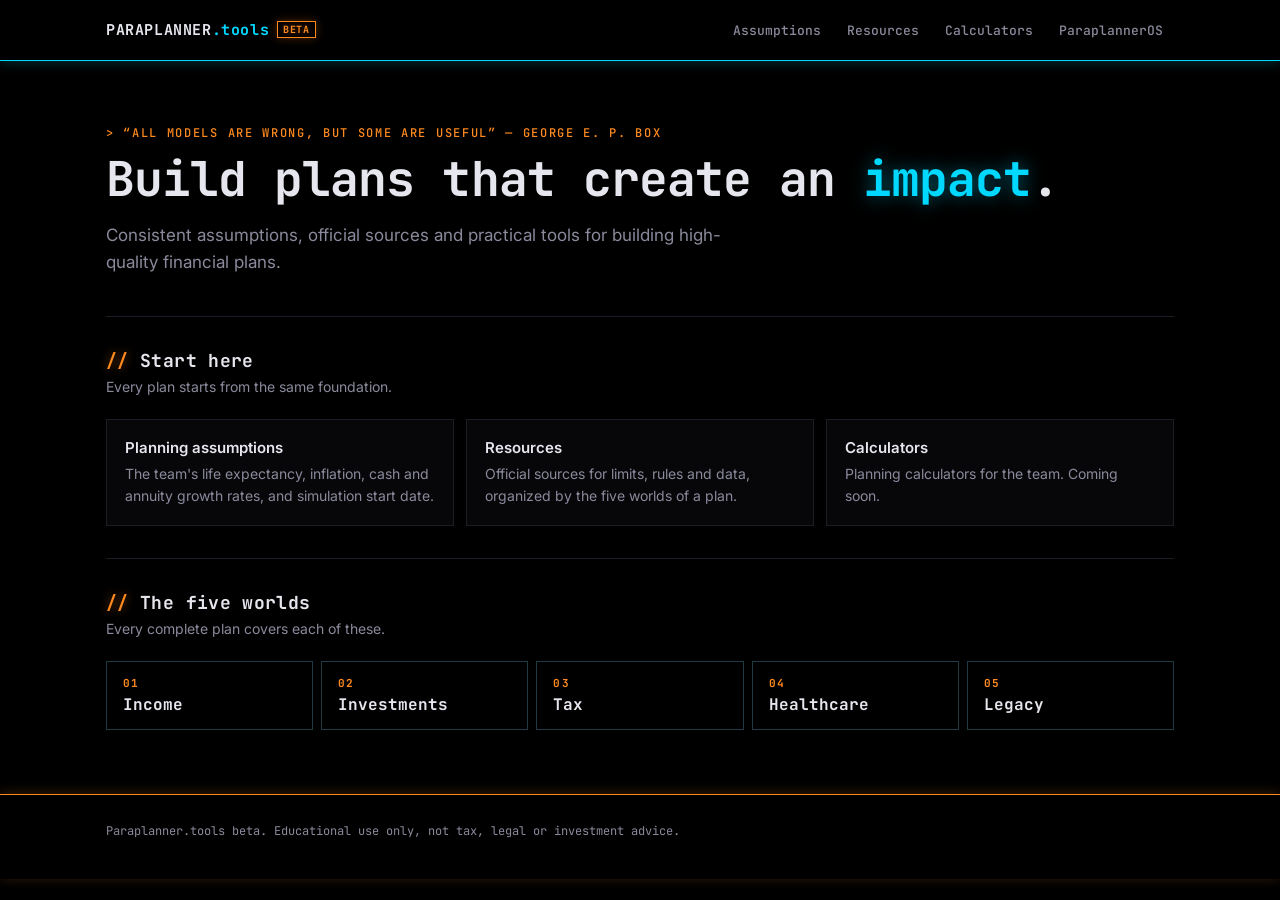
==== index.html @ 412c358b "Stronger hover on Start here cards Co-Authored-By: Claude Opus 5.5 <noreply@anthropic.com>" ====
<!doctype html>
<html lang="en">
<head>
  <meta charset="utf-8">
  <meta name="viewport" content="width=device-width, initial-scale=1">
  <title>Paraplanner.tools</title>
  <meta name="description" content="Assumptions, resources and tools for building high-quality financial plans.">
  <link rel="preconnect" href="https://fonts.googleapis.com">
  <link rel="preconnect" href="https://fonts.gstatic.com" crossorigin>
  <link href="https://fonts.googleapis.com/css2?family=Inter:wght@400;500;600&family=JetBrains+Mono:wght@500;700&display=swap" rel="stylesheet">
  <link rel="stylesheet" href="/assets/style.css">
  <link rel="icon" href="data:image/svg+xml,<svg xmlns='http://www.w3.org/2000/svg' viewBox='0 0 32 32'><rect width='32' height='32' fill='%23000'/><text x='5' y='23' font-family='monospace' font-size='18' font-weight='700' fill='%2300d8ff'>P</text><rect x='19' y='18' width='6' height='6' fill='%23ff8a1f'/></svg>">
</head>
<body>
  <header class="top">
    <div class="wrap">
      <a class="brand" href="/">PARAPLANNER<span>.tools</span><em>BETA</em></a>
      <nav class="nav">
        <a href="/assumptions">Assumptions</a>
        <a href="/resources">Resources</a>
        <a href="/calculators">Calculators</a>
        <a href="/paraplanneros">ParaplannerOS</a>
      </nav>
    </div>
  </header>

  <main class="wrap">
    <div class="hero">
      <div class="kicker">&gt; &ldquo;All models are wrong, but some are useful&rdquo; &mdash; George E. P. Box</div>
      <h1>Build plans that create an <span class="glow">impact</span>.</h1>
      <p class="lede">Consistent assumptions, official sources and practical tools for building high-quality financial plans.</p>
    </div>

    <section>
      <h2>Start here</h2>
      <p class="sub">Every plan starts from the same foundation.</p>
      <div class="grid trio">
        <a class="card" href="/assumptions">
          <h3>Planning assumptions <span class="go">→</span></h3>
          <p>The team's life expectancy, inflation, cash and annuity growth rates, and simulation start date.</p>
        </a>
        <a class="card" href="/resources">
          <h3>Resources <span class="go">→</span></h3>
          <p>Official sources for limits, rules and data, organized by the five worlds of a plan.</p>
        </a>
        <a class="card" href="/calculators">
          <h3>Calculators <span class="go">→</span></h3>
          <p>Planning calculators for the team. Coming soon.</p>
        </a>
      </div>
    </section>

    <section>
      <h2>The five worlds</h2>
      <p class="sub">Every complete plan covers each of these.</p>
      <div class="worlds">
        <a href="/resources#income"><b>01</b>Income</a>
        <a href="/resources#investments"><b>02</b>Investments</a>
        <a href="/resources#tax"><b>03</b>Tax</a>
        <a href="/resources#healthcare"><b>04</b>Healthcare</a>
        <a href="/resources#legacy"><b>05</b>Legacy</a>
      </div>
    </section>
  </main>

  <footer>
    <div class="wrap">Paraplanner.tools beta. Educational use only, not tax, legal or investment advice.</div>
  </footer>
</body>
</html>
---- assets/style.css ----
:root {
  --bg: #000;
  --panel: #07070a;
  --line: #1c1c24;
  --line-hot: #1f3a44;
  --text: #e6e6ee;
  --muted: #8a8a9c;
  --blue: #00d8ff;
  --blue-soft: #8beaff;
  --orange: #ff8a1f;
  --orange-soft: #ffc27a;
  --mono: "JetBrains Mono", ui-monospace, SFMono-Regular, Menlo, monospace;
  --sans: "Inter", system-ui, -apple-system, Segoe UI, sans-serif;
  color-scheme: dark;
}

* { box-sizing: border-box; }
html, body { margin: 0; background: var(--bg); color: var(--text); }
body { font: 15px/1.6 var(--sans); -webkit-font-smoothing: antialiased; }
a { color: var(--blue); text-decoration: none; }
a:hover { text-decoration: underline; }
::selection { background: var(--orange); color: #000; }

.wrap { max-width: 1100px; margin: 0 auto; padding: 0 16px; }

/* Header */
.top { border-bottom: 1px solid var(--blue); box-shadow: 0 1px 12px rgba(0, 216, 255, .25); position: sticky; top: 0; background: var(--bg); z-index: 10; }
.top .wrap { display: flex; align-items: center; justify-content: space-between; gap: 16px; height: 60px; }
.brand { font: 700 15px var(--mono); color: var(--text); letter-spacing: .04em; white-space: nowrap; }
.brand span { color: var(--blue); }
.brand em { font-style: normal; color: var(--orange); text-shadow: 0 0 8px rgba(255, 138, 31, .5); box-shadow: 0 0 8px rgba(255, 138, 31, .3); font-size: 10px; border: 1px solid var(--orange); padding: 1px 5px; margin-left: 8px; vertical-align: 2px; }
.nav { display: grid; grid-auto-flow: column; gap: 4px; }
.nav a { text-align: center; }
.nav a { font: 500 13px var(--mono); color: var(--muted); padding: 6px 10px; border: 1px solid transparent; }
.nav a:hover { color: var(--text); text-decoration: none; }
.nav a[aria-current="page"] { color: var(--blue); border-color: var(--blue); box-shadow: 0 0 10px rgba(0, 216, 255, .35), inset 0 0 6px rgba(0, 216, 255, .15); }

/* Hero */
.hero { padding: 64px 0 40px; }
.kicker { font: 500 12px var(--mono); color: var(--orange); letter-spacing: .14em; text-transform: uppercase; }
h1 { font: 700 clamp(30px, 5vw, 48px)/1.1 var(--mono); margin: 12px 0 16px; letter-spacing: -.02em; }
h1 .glow { color: var(--blue); text-shadow: 0 0 18px rgba(0, 216, 255, .45); }
.lede { color: var(--muted); max-width: 640px; font-size: 17px; margin: 0; }
h2 { font: 700 18px var(--mono); margin: 0 0 4px; letter-spacing: .02em; }
h2::before { content: "// "; color: var(--orange); text-shadow: 0 0 10px rgba(255, 138, 31, .55); }
h3 { font: 600 15px var(--sans); margin: 0 0 6px; }
.sub { color: var(--muted); margin: 0 0 20px; font-size: 14px; }

section { padding: 32px 0; border-top: 1px solid var(--line); }

/* Cards & grids */
.grid, .worlds, .assume-grid { --gap: 12px; display: flex; flex-wrap: wrap; justify-content: center; gap: var(--gap); }
.grid > *, .worlds > *, .assume-grid > * { flex: 0 0 calc((100% - (var(--cols) - 1) * var(--gap)) / var(--cols)); min-width: 0; }
.grid { --cols: 3; }
.grid.quad { --cols: 4; }
.card { background: var(--panel); border: 1px solid var(--line); padding: 18px; position: relative; }
.card:hover { border-color: var(--blue); box-shadow: 0 0 14px rgba(0, 216, 255, .18); }
a.card { color: var(--text); transition: transform .15s ease, border-color .15s ease, box-shadow .15s ease; }
a.card h3 { transition: color .15s ease; }
a.card:hover, a.card:focus-visible { text-decoration: none; transform: translateY(-2px); border-color: var(--blue); box-shadow: 0 0 18px rgba(0, 216, 255, .28); outline: none; }
a.card:hover h3, a.card:focus-visible h3 { color: var(--blue); }
.card .go { display: inline-block; color: var(--blue); opacity: 0; transform: translateX(-4px); transition: opacity .15s ease, transform .15s ease; }
a.card:hover .go, a.card:focus-visible .go { opacity: 1; transform: none; }
@media (prefers-reduced-motion: reduce) { a.card, a.card .go { transition: none; } a.card:hover, a.card:focus-visible { transform: none; } }
.card p { margin: 0; color: var(--muted); font-size: 14px; }

.btn {
  font: 500 12px var(--mono); background: transparent; color: var(--muted);
  border: 1px solid var(--line-hot); padding: 6px 12px; cursor: pointer;
}
.btn:hover { color: var(--text); border-color: var(--muted); }
.btn.primary { color: #000; background: var(--blue); border-color: var(--blue); font-weight: 700; }
.btn.primary:hover { background: var(--blue-soft); border-color: var(--blue-soft); }

/* Forms */
.fields { display: grid; grid-template-columns: repeat(auto-fit, minmax(150px, 1fr)); gap: 12px; margin: 14px 0; }
label { display: block; font: 500 11px var(--mono); color: var(--muted); text-transform: uppercase; letter-spacing: .08em; }
input, select {
  width: 100%; margin-top: 6px; background: #000; color: var(--text);
  border: 1px solid var(--line-hot); padding: 9px 10px; font: 14px var(--mono);
}
input:focus, select:focus { outline: none; border-color: var(--blue); box-shadow: 0 0 0 1px var(--blue); }

.disclaimer { font-size: 12px; color: var(--muted); border-left: 2px solid var(--orange); padding: 6px 12px; margin: 16px 0 0; }

footer { border-top: 1px solid var(--orange); box-shadow: 0 -1px 12px rgba(255, 138, 31, .2); padding: 28px 0 40px; margin-top: 32px; color: var(--muted); font: 12px var(--mono); }


/* Tags */
.card .meta { display: flex; gap: 10px; align-items: center; margin-bottom: 10px; font: 500 11px var(--mono); color: var(--muted); }
.tag { font: 600 10px var(--mono); text-transform: uppercase; letter-spacing: .1em; padding: 2px 6px; border: 1px solid currentColor; color: var(--blue); }
.tag.orange { color: var(--orange); }

/* Five worlds */
.worlds { --cols: 5; --gap: 8px; }
.worlds a { display: flex; flex-direction: column; gap: 4px; border: 1px solid var(--line-hot); padding: 14px 16px; font: 700 16px var(--mono); color: var(--text); }
.worlds a b { font-size: 11px; color: var(--orange); letter-spacing: .1em; }
.worlds a:hover { border-color: var(--blue); color: var(--blue); box-shadow: 0 0 14px rgba(0, 216, 255, .18); text-decoration: none; }
#jump { margin-bottom: 8px; }
#jump[hidden] { display: none; }

/* Assumptions */
.assume-grid { --cols: 4; }
.assume { border: 1px solid var(--line-hot); padding: 18px; background: var(--panel); }
.assume-label { font: 500 11px var(--mono); color: var(--muted); text-transform: uppercase; letter-spacing: .1em; }
.assume-value { font: 700 40px/1.1 var(--mono); color: var(--blue); margin: 10px 0 8px; text-shadow: 0 0 16px rgba(0, 216, 255, .35); }
.assume-value span { font-size: 20px; color: var(--muted); margin-left: 2px; text-shadow: none; }
.assume-note { font-size: 13px; color: var(--muted); }
.card.soon { border-style: dashed; }
.card.soon h3 { color: var(--muted); }
.assume-value.date { font-size: 28px; padding: 6px 0; }

/* Coming soon */
.soon-page { min-height: 55vh; display: flex; flex-direction: column; justify-content: center; align-items: flex-start; gap: 18px; padding: 64px 0; }
.soon-page h1 { margin: 0; }
.soon-page .glow { animation: blink 1.1s steps(1) infinite; }
@keyframes blink { 50% { opacity: 0; } }
@media (prefers-reduced-motion: reduce) { .soon-page .glow { animation: none; } }

/* Resources */
.res-group { padding: 28px 0 4px; scroll-margin-top: 80px; }
.card.res .ext { color: var(--blue); font-size: 13px; }
input[type="search"]::-webkit-search-cancel-button { filter: invert(1); }

/* Responsive: rows always split evenly, and any short last row is centered */
@media (max-width: 1000px) {
  .grid.quad { --cols: 2; }
  .assume-grid { --cols: 3; }
}
@media (max-width: 860px) {
  .grid { --cols: 2; }
  .grid.trio { --cols: 1; }
  .worlds { --cols: 3; }
}
@media (max-width: 720px) {
  .assume-grid { --cols: 2; }
  .top .wrap { height: auto; padding-top: 12px; padding-bottom: 12px; flex-direction: column; align-items: stretch; gap: 10px; }
  .brand { text-align: center; }
  .nav { grid-auto-flow: row; grid-template-columns: 1fr 1fr; }
  .nav a { padding: 6px 8px; }
  .hero { padding: 40px 0 28px; }
}
@media (max-width: 560px) {
  .grid, .grid.quad, .assume-grid, .worlds { --cols: 1; }
}
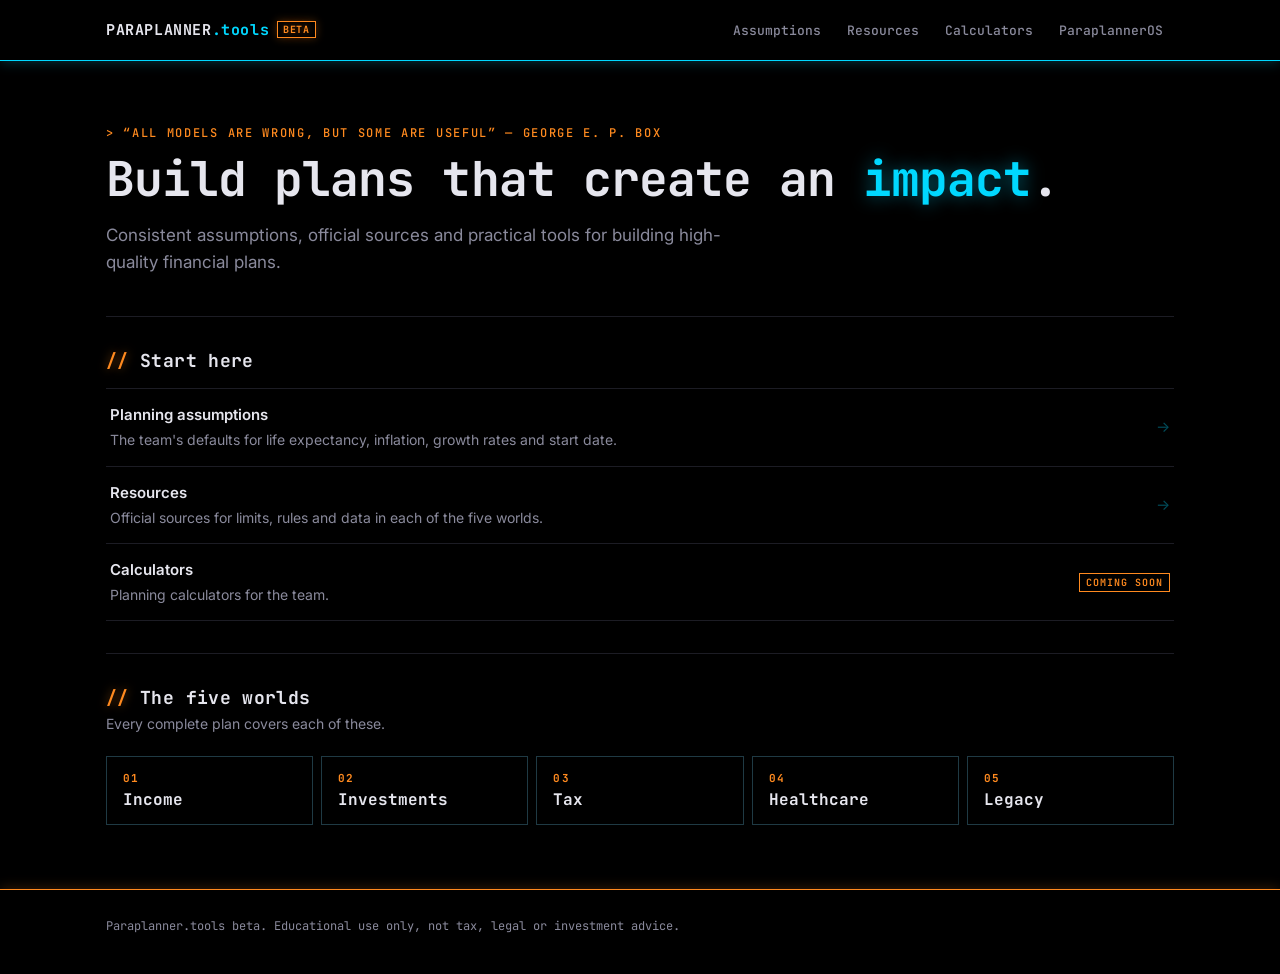
==== commit 422de396: "Calmer home page: Start here as a short list Co-Authored-By: Claude Opus 5.5 <noreply@anthropic.com>" ====
--- a/index.html
+++ b/index.html
@@ -33,19 +33,18 @@
 
     <section>
       <h2>Start here</h2>
-      <p class="sub">Every plan starts from the same foundation.</p>
-      <div class="grid trio">
-        <a class="card" href="/assumptions">
-          <h3>Planning assumptions <span class="go">→</span></h3>
-          <p>The team's life expectancy, inflation, cash and annuity growth rates, and simulation start date.</p>
+      <div class="res-list">
+        <a class="res-row" href="/assumptions">
+          <span class="res-text"><span class="res-name">Planning assumptions</span><span class="res-desc">The team's defaults for life expectancy, inflation, growth rates and start date.</span></span>
+          <span class="go">→</span>
         </a>
-        <a class="card" href="/resources">
-          <h3>Resources <span class="go">→</span></h3>
-          <p>Official sources for limits, rules and data, organized by the five worlds of a plan.</p>
+        <a class="res-row" href="/resources">
+          <span class="res-text"><span class="res-name">Resources</span><span class="res-desc">Official sources for limits, rules and data in each of the five worlds.</span></span>
+          <span class="go">→</span>
         </a>
-        <a class="card" href="/calculators">
-          <h3>Calculators <span class="go">→</span></h3>
-          <p>Planning calculators for the team. Coming soon.</p>
+        <a class="res-row" href="/calculators">
+          <span class="res-text"><span class="res-name">Calculators</span><span class="res-desc">Planning calculators for the team.</span></span>
+          <span class="tag orange">coming soon</span>
         </a>
       </div>
     </section>
--- a/assets/style.css
+++ b/assets/style.css
@@ -59,9 +59,7 @@
 a.card h3 { transition: color .15s ease; }
 a.card:hover, a.card:focus-visible { text-decoration: none; transform: translateY(-2px); border-color: var(--blue); box-shadow: 0 0 18px rgba(0, 216, 255, .28); outline: none; }
 a.card:hover h3, a.card:focus-visible h3 { color: var(--blue); }
-.card .go { display: inline-block; color: var(--blue); opacity: 0; transform: translateX(-4px); transition: opacity .15s ease, transform .15s ease; }
-a.card:hover .go, a.card:focus-visible .go { opacity: 1; transform: none; }
-@media (prefers-reduced-motion: reduce) { a.card, a.card .go { transition: none; } a.card:hover, a.card:focus-visible { transform: none; } }
+@media (prefers-reduced-motion: reduce) { a.card, .res-row .go { transition: none; } a.card:hover, a.card:focus-visible, a.res-row:hover .go { transform: none; } }
 .card p { margin: 0; color: var(--muted); font-size: 14px; }
 
 .btn {
@@ -93,14 +91,19 @@
 
 /* Five worlds */
 .worlds { --cols: 5; --gap: 8px; }
-.worlds a { display: flex; flex-direction: column; gap: 4px; border: 1px solid var(--line-hot); padding: 14px 16px; font: 700 16px var(--mono); color: var(--text); }
+.worlds a { position: relative; display: flex; flex-direction: column; gap: 4px; border: 1px solid var(--line-hot); padding: 14px 16px; font: 700 16px var(--mono); color: var(--text); transition: transform .15s ease, border-color .15s ease, box-shadow .15s ease, color .15s ease; }
 .worlds a b { font-size: 11px; color: var(--orange); letter-spacing: .1em; }
-.worlds a:hover { border-color: var(--blue); color: var(--blue); box-shadow: 0 0 14px rgba(0, 216, 255, .18); text-decoration: none; }
+.worlds a::after { content: "→"; position: absolute; right: 14px; bottom: 14px; color: var(--blue); opacity: 0; transform: translateX(-4px); transition: opacity .15s ease, transform .15s ease; }
+.worlds a:hover, .worlds a:focus-visible { transform: translateY(-2px); border-color: var(--blue); color: var(--blue); box-shadow: 0 0 18px rgba(0, 216, 255, .28); text-decoration: none; outline: none; }
+.worlds a:hover::after, .worlds a:focus-visible::after { opacity: 1; transform: none; }
+@media (prefers-reduced-motion: reduce) { .worlds a, .worlds a::after { transition: none; } .worlds a:hover, .worlds a:focus-visible { transform: none; } }
 #jump { margin-bottom: 8px; }
 #jump[hidden] { display: none; }
 
 /* Assumptions */
 .assume-grid { --cols: 4; }
+.assume-grid.set-2 { --cols: 2; }
+.assume-grid.set-5 { --cols: 5; }
 .assume { border: 1px solid var(--line-hot); padding: 18px; background: var(--panel); }
 .assume-label { font: 500 11px var(--mono); color: var(--muted); text-transform: uppercase; letter-spacing: .1em; }
 .assume-value { font: 700 40px/1.1 var(--mono); color: var(--blue); margin: 10px 0 8px; text-shadow: 0 0 16px rgba(0, 216, 255, .35); }
@@ -125,15 +128,14 @@
 /* Responsive: rows always split evenly, and any short last row is centered */
 @media (max-width: 1000px) {
   .grid.quad { --cols: 2; }
-  .assume-grid { --cols: 3; }
+  .assume-grid.set-5 { --cols: 3; }
 }
 @media (max-width: 860px) {
   .grid { --cols: 2; }
-  .grid.trio { --cols: 1; }
   .worlds { --cols: 3; }
 }
 @media (max-width: 720px) {
-  .assume-grid { --cols: 2; }
+  .assume-grid.set-5 { --cols: 2; }
   .top .wrap { height: auto; padding-top: 12px; padding-bottom: 12px; flex-direction: column; align-items: stretch; gap: 10px; }
   .brand { text-align: center; }
   .nav { grid-auto-flow: row; grid-template-columns: 1fr 1fr; }
@@ -141,5 +143,29 @@
   .hero { padding: 40px 0 28px; }
 }
 @media (max-width: 560px) {
-  .grid, .grid.quad, .assume-grid, .worlds { --cols: 1; }
+  .grid, .grid.quad, .worlds { --cols: 1; }
+  .assume-grid, .assume-grid.set-2, .assume-grid.set-5 { --cols: 1; }
+  .worlds.tabs { --cols: 2; }
+  .worlds.tabs a { padding: 10px 12px; font-size: 14px; }
 }
+
+/* Calmer layouts: tabs, compact lists, grouped assumptions */
+.tabs a[aria-selected="true"] { border-color: var(--blue); color: var(--blue); box-shadow: 0 0 14px rgba(0, 216, 255, .22), inset 0 0 8px rgba(0, 216, 255, .12); }
+.fields.search { max-width: 420px; margin: 18px 0 0; }
+.res-list { border-top: 1px solid var(--line); }
+.res-row { display: flex; align-items: center; justify-content: space-between; gap: 16px; padding: 14px 4px; border-bottom: 1px solid var(--line); color: var(--text); transition: background .15s ease; }
+a.res-row:hover, a.res-row:focus-visible { background: rgba(0, 216, 255, .05); text-decoration: none; outline: none; }
+a.res-row:hover .res-name, a.res-row:focus-visible .res-name { color: var(--blue); }
+.res-text { display: flex; flex-direction: column; gap: 2px; min-width: 0; }
+.res-name { font-weight: 600; transition: color .15s ease; }
+.res-desc { color: var(--muted); font-size: 14px; }
+.res-row .tag { flex: none; }
+.res-row .go { flex: none; color: var(--blue); opacity: .35; transition: opacity .15s ease, transform .15s ease; }
+a.res-row:hover .go, a.res-row:focus-visible .go { opacity: 1; transform: translateX(3px); }
+section > h2 + .res-list { margin-top: 16px; }
+.res-row.soon .res-name { color: var(--muted); }
+.assume-set + .assume-set { margin-top: 22px; }
+.set-label { font: 500 11px var(--mono); color: var(--orange); text-transform: uppercase; letter-spacing: .14em; margin-bottom: 10px; }
+@media (max-width: 560px) {
+  .res-row:has(.tag) { flex-direction: column; align-items: flex-start; gap: 8px; }
+}
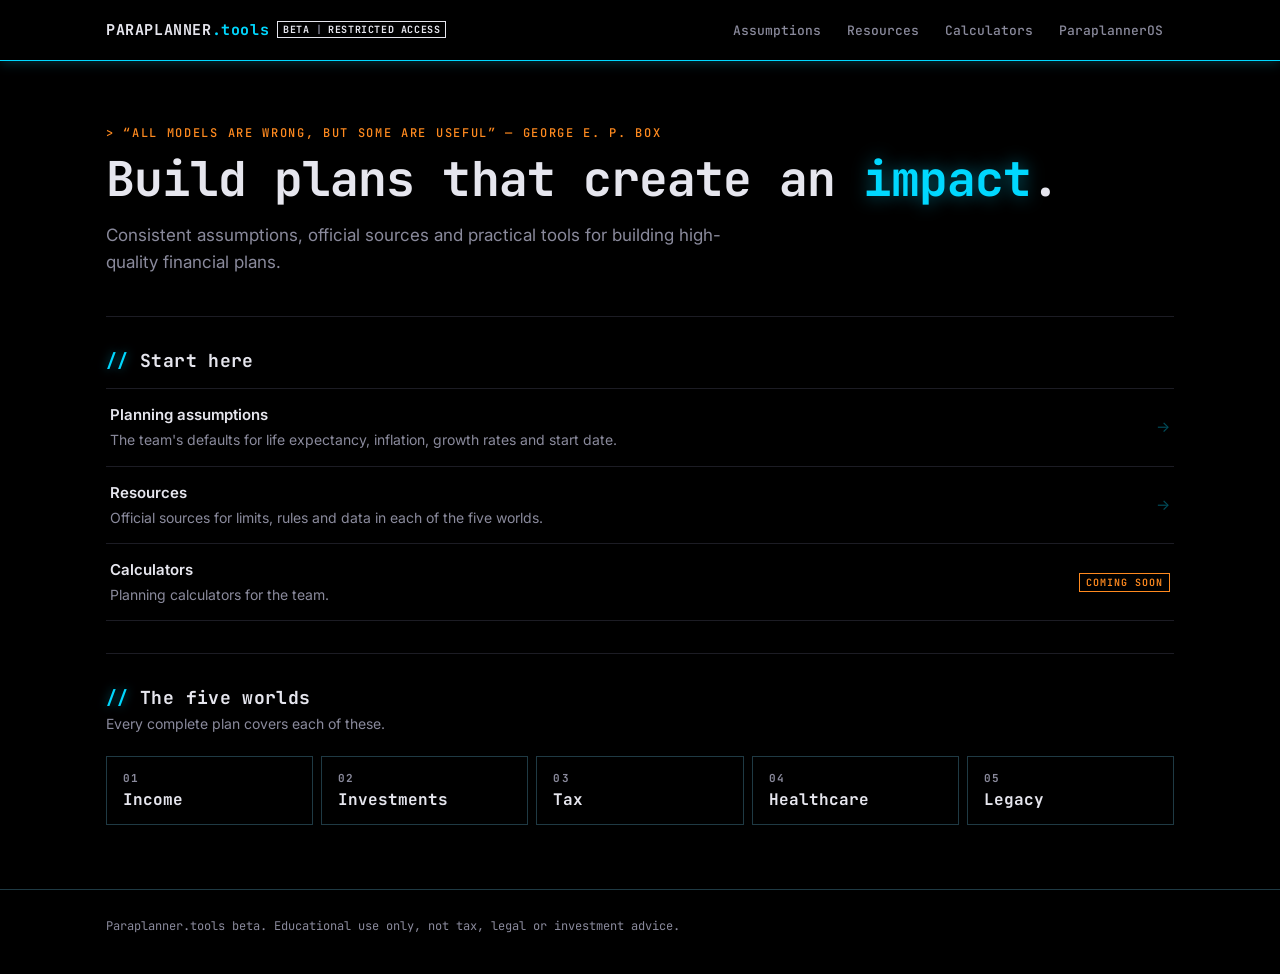
==== commit 610665ac: "Badge: BETA | RESTRICTED ACCESS Co-Authored-By: Claude Opus 5.5 <noreply@anthropic.com>" ====
--- a/index.html
+++ b/index.html
@@ -14,7 +14,7 @@
 <body>
   <header class="top">
     <div class="wrap">
-      <a class="brand" href="/">PARAPLANNER<span>.tools</span><em>BETA</em></a>
+      <a class="brand" href="/">PARAPLANNER<span>.tools</span><em>BETA<i>|</i>RESTRICTED ACCESS</em></a>
       <nav class="nav">
         <a href="/assumptions">Assumptions</a>
         <a href="/resources">Resources</a>
--- a/assets/style.css
+++ b/assets/style.css
@@ -19,7 +19,7 @@
 body { font: 15px/1.6 var(--sans); -webkit-font-smoothing: antialiased; }
 a { color: var(--blue); text-decoration: none; }
 a:hover { text-decoration: underline; }
-::selection { background: var(--orange); color: #000; }
+::selection { background: var(--blue); color: #000; }
 
 .wrap { max-width: 1100px; margin: 0 auto; padding: 0 16px; }
 
@@ -28,7 +28,9 @@
 .top .wrap { display: flex; align-items: center; justify-content: space-between; gap: 16px; height: 60px; }
 .brand { font: 700 15px var(--mono); color: var(--text); letter-spacing: .04em; white-space: nowrap; }
 .brand span { color: var(--blue); }
-.brand em { font-style: normal; color: var(--orange); text-shadow: 0 0 8px rgba(255, 138, 31, .5); box-shadow: 0 0 8px rgba(255, 138, 31, .3); font-size: 10px; border: 1px solid var(--orange); padding: 1px 5px; margin-left: 8px; vertical-align: 2px; }
+.brand:hover { text-decoration: none; }
+.brand em i { font-style: normal; color: var(--muted); margin: 0 6px; }
+.brand em { font-style: normal; color: var(--text); font-size: 10px; border: 1px solid var(--text); padding: 1px 5px; margin-left: 8px; vertical-align: 2px; }
 .nav { display: grid; grid-auto-flow: column; gap: 4px; }
 .nav a { text-align: center; }
 .nav a { font: 500 13px var(--mono); color: var(--muted); padding: 6px 10px; border: 1px solid transparent; }
@@ -42,17 +44,16 @@
 h1 .glow { color: var(--blue); text-shadow: 0 0 18px rgba(0, 216, 255, .45); }
 .lede { color: var(--muted); max-width: 640px; font-size: 17px; margin: 0; }
 h2 { font: 700 18px var(--mono); margin: 0 0 4px; letter-spacing: .02em; }
-h2::before { content: "// "; color: var(--orange); text-shadow: 0 0 10px rgba(255, 138, 31, .55); }
+h2::before { content: "// "; color: var(--blue); text-shadow: 0 0 10px rgba(0, 216, 255, .5); }
 h3 { font: 600 15px var(--sans); margin: 0 0 6px; }
 .sub { color: var(--muted); margin: 0 0 20px; font-size: 14px; }
 
 section { padding: 32px 0; border-top: 1px solid var(--line); }
 
 /* Cards & grids */
-.grid, .worlds, .assume-grid { --gap: 12px; display: flex; flex-wrap: wrap; justify-content: center; gap: var(--gap); }
-.grid > *, .worlds > *, .assume-grid > * { flex: 0 0 calc((100% - (var(--cols) - 1) * var(--gap)) / var(--cols)); min-width: 0; }
+.grid, .worlds { --gap: 12px; display: flex; flex-wrap: wrap; justify-content: center; gap: var(--gap); }
+.grid > *, .worlds > * { flex: 0 0 calc((100% - (var(--cols) - 1) * var(--gap)) / var(--cols)); min-width: 0; }
 .grid { --cols: 3; }
-.grid.quad { --cols: 4; }
 .card { background: var(--panel); border: 1px solid var(--line); padding: 18px; position: relative; }
 .card:hover { border-color: var(--blue); box-shadow: 0 0 14px rgba(0, 216, 255, .18); }
 a.card { color: var(--text); transition: transform .15s ease, border-color .15s ease, box-shadow .15s ease; }
@@ -79,9 +80,9 @@
 }
 input:focus, select:focus { outline: none; border-color: var(--blue); box-shadow: 0 0 0 1px var(--blue); }
 
-.disclaimer { font-size: 12px; color: var(--muted); border-left: 2px solid var(--orange); padding: 6px 12px; margin: 16px 0 0; }
+.disclaimer { font-size: 12px; color: var(--muted); border-left: 2px solid var(--blue); padding: 6px 12px; margin: 16px 0 0; }
 
-footer { border-top: 1px solid var(--orange); box-shadow: 0 -1px 12px rgba(255, 138, 31, .2); padding: 28px 0 40px; margin-top: 32px; color: var(--muted); font: 12px var(--mono); }
+footer { border-top: 1px solid var(--line-hot); padding: 28px 0 40px; margin-top: 32px; color: var(--muted); font: 12px var(--mono); }
 
 
 /* Tags */
@@ -92,26 +93,13 @@
 /* Five worlds */
 .worlds { --cols: 5; --gap: 8px; }
 .worlds a { position: relative; display: flex; flex-direction: column; gap: 4px; border: 1px solid var(--line-hot); padding: 14px 16px; font: 700 16px var(--mono); color: var(--text); transition: transform .15s ease, border-color .15s ease, box-shadow .15s ease, color .15s ease; }
-.worlds a b { font-size: 11px; color: var(--orange); letter-spacing: .1em; }
+.worlds a b { font-size: 11px; color: var(--muted); letter-spacing: .1em; }
 .worlds a::after { content: "→"; position: absolute; right: 14px; bottom: 14px; color: var(--blue); opacity: 0; transform: translateX(-4px); transition: opacity .15s ease, transform .15s ease; }
 .worlds a:hover, .worlds a:focus-visible { transform: translateY(-2px); border-color: var(--blue); color: var(--blue); box-shadow: 0 0 18px rgba(0, 216, 255, .28); text-decoration: none; outline: none; }
 .worlds a:hover::after, .worlds a:focus-visible::after { opacity: 1; transform: none; }
 @media (prefers-reduced-motion: reduce) { .worlds a, .worlds a::after { transition: none; } .worlds a:hover, .worlds a:focus-visible { transform: none; } }
-#jump { margin-bottom: 8px; }
-#jump[hidden] { display: none; }
 
 /* Assumptions */
-.assume-grid { --cols: 4; }
-.assume-grid.set-2 { --cols: 2; }
-.assume-grid.set-5 { --cols: 5; }
-.assume { border: 1px solid var(--line-hot); padding: 18px; background: var(--panel); }
-.assume-label { font: 500 11px var(--mono); color: var(--muted); text-transform: uppercase; letter-spacing: .1em; }
-.assume-value { font: 700 40px/1.1 var(--mono); color: var(--blue); margin: 10px 0 8px; text-shadow: 0 0 16px rgba(0, 216, 255, .35); }
-.assume-value span { font-size: 20px; color: var(--muted); margin-left: 2px; text-shadow: none; }
-.assume-note { font-size: 13px; color: var(--muted); }
-.card.soon { border-style: dashed; }
-.card.soon h3 { color: var(--muted); }
-.assume-value.date { font-size: 28px; padding: 6px 0; }
 
 /* Coming soon */
 .soon-page { min-height: 55vh; display: flex; flex-direction: column; justify-content: center; align-items: flex-start; gap: 18px; padding: 64px 0; }
@@ -121,21 +109,14 @@
 @media (prefers-reduced-motion: reduce) { .soon-page .glow { animation: none; } }
 
 /* Resources */
-.res-group { padding: 28px 0 4px; scroll-margin-top: 80px; }
-.card.res .ext { color: var(--blue); font-size: 13px; }
 input[type="search"]::-webkit-search-cancel-button { filter: invert(1); }
 
 /* Responsive: rows always split evenly, and any short last row is centered */
-@media (max-width: 1000px) {
-  .grid.quad { --cols: 2; }
-  .assume-grid.set-5 { --cols: 3; }
-}
 @media (max-width: 860px) {
   .grid { --cols: 2; }
   .worlds { --cols: 3; }
 }
 @media (max-width: 720px) {
-  .assume-grid.set-5 { --cols: 2; }
   .top .wrap { height: auto; padding-top: 12px; padding-bottom: 12px; flex-direction: column; align-items: stretch; gap: 10px; }
   .brand { text-align: center; }
   .nav { grid-auto-flow: row; grid-template-columns: 1fr 1fr; }
@@ -143,15 +124,13 @@
   .hero { padding: 40px 0 28px; }
 }
 @media (max-width: 560px) {
-  .grid, .grid.quad, .worlds { --cols: 1; }
-  .assume-grid, .assume-grid.set-2, .assume-grid.set-5 { --cols: 1; }
+  .grid, .worlds { --cols: 1; }
   .worlds.tabs { --cols: 2; }
   .worlds.tabs a { padding: 10px 12px; font-size: 14px; }
 }
 
 /* Calmer layouts: tabs, compact lists, grouped assumptions */
 .tabs a[aria-selected="true"] { border-color: var(--blue); color: var(--blue); box-shadow: 0 0 14px rgba(0, 216, 255, .22), inset 0 0 8px rgba(0, 216, 255, .12); }
-.fields.search { max-width: 420px; margin: 18px 0 0; }
 .res-list { border-top: 1px solid var(--line); }
 .res-row { display: flex; align-items: center; justify-content: space-between; gap: 16px; padding: 14px 4px; border-bottom: 1px solid var(--line); color: var(--text); transition: background .15s ease; }
 a.res-row:hover, a.res-row:focus-visible { background: rgba(0, 216, 255, .05); text-decoration: none; outline: none; }
@@ -165,7 +144,30 @@
 section > h2 + .res-list { margin-top: 16px; }
 .res-row.soon .res-name { color: var(--muted); }
 .assume-set + .assume-set { margin-top: 22px; }
-.set-label { font: 500 11px var(--mono); color: var(--orange); text-transform: uppercase; letter-spacing: .14em; margin-bottom: 10px; }
+.set-label { font: 500 11px var(--mono); color: var(--text); text-transform: uppercase; letter-spacing: .14em; margin-bottom: 10px; }
 @media (max-width: 560px) {
   .res-row:has(.tag) { flex-direction: column; align-items: flex-start; gap: 8px; }
 }
+
+/* Assumptions list */
+.section-head { display: flex; justify-content: space-between; align-items: flex-start; gap: 4px 16px; flex-wrap: wrap; margin-bottom: 20px; }
+.section-head .sub { margin-bottom: 0; }
+.copy-wrap { display: flex; align-items: center; gap: 10px; }
+#copy-status:empty { display: none; }
+#copy-status { font: 12px var(--mono); color: var(--blue-soft); }
+.assume-row { display: flex; align-items: center; justify-content: space-between; gap: 16px; padding: 14px 4px; border-bottom: 1px solid var(--line); }
+.assume-num { flex: none; font: 700 28px/1 var(--mono); color: var(--blue); text-shadow: 0 0 14px rgba(0, 216, 255, .35); }
+.assume-num span { font-size: 15px; color: var(--muted); margin-left: 2px; text-shadow: none; }
+.assume-num.date { font-size: 20px; }
+
+/* Resources list, matching the assumptions list */
+.search-box { width: 280px; max-width: 100%; margin-top: 0; }
+.tabs { margin-bottom: 26px; }
+.set-label span { color: var(--muted); text-transform: none; letter-spacing: 0; font: 13px var(--sans); margin-left: 8px; }
+.res-src { flex: none; max-width: 40%; text-align: right; font: 700 15px var(--mono); color: var(--blue); text-shadow: 0 0 12px rgba(0, 216, 255, .3); }
+.res-src span { color: var(--muted); text-shadow: none; transition: color .15s ease; }
+a.res-row:hover .res-src span, a.res-row:focus-visible .res-src span { color: var(--blue); }
+@media (max-width: 720px) {
+  .search-box { width: 100%; }
+  .section-head > div { width: 100%; }
+}
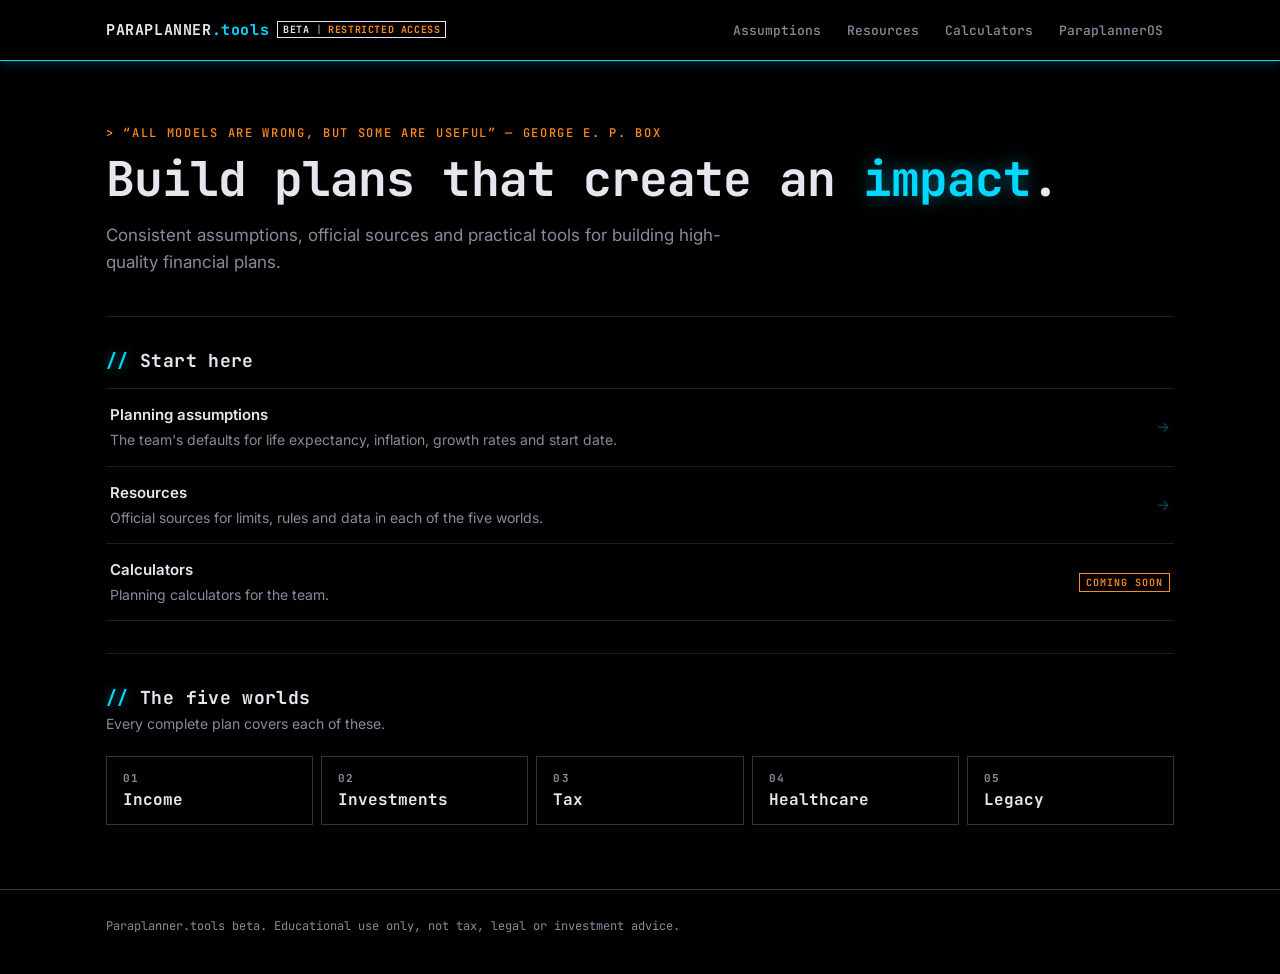
==== commit 0ca10069: "Orange RESTRICTED ACCESS in badge Co-Authored-By: Claude Opus 5.5 <noreply@anthropic.com>" ====
--- a/index.html
+++ b/index.html
@@ -14,7 +14,7 @@
 <body>
   <header class="top">
     <div class="wrap">
-      <a class="brand" href="/">PARAPLANNER<span>.tools</span><em>BETA<i>|</i>RESTRICTED ACCESS</em></a>
+      <a class="brand" href="/">PARAPLANNER<span>.tools</span><em>BETA<i>|</i><span>RESTRICTED ACCESS</span></em></a>
       <nav class="nav">
         <a href="/assumptions">Assumptions</a>
         <a href="/resources">Resources</a>
--- a/assets/style.css
+++ b/assets/style.css
@@ -30,6 +30,7 @@
 .brand span { color: var(--blue); }
 .brand:hover { text-decoration: none; }
 .brand em i { font-style: normal; color: var(--muted); margin: 0 6px; }
+.brand em span { color: var(--orange); }
 .brand em { font-style: normal; color: var(--text); font-size: 10px; border: 1px solid var(--text); padding: 1px 5px; margin-left: 8px; vertical-align: 2px; }
 .nav { display: grid; grid-auto-flow: column; gap: 4px; }
 .nav a { text-align: center; }
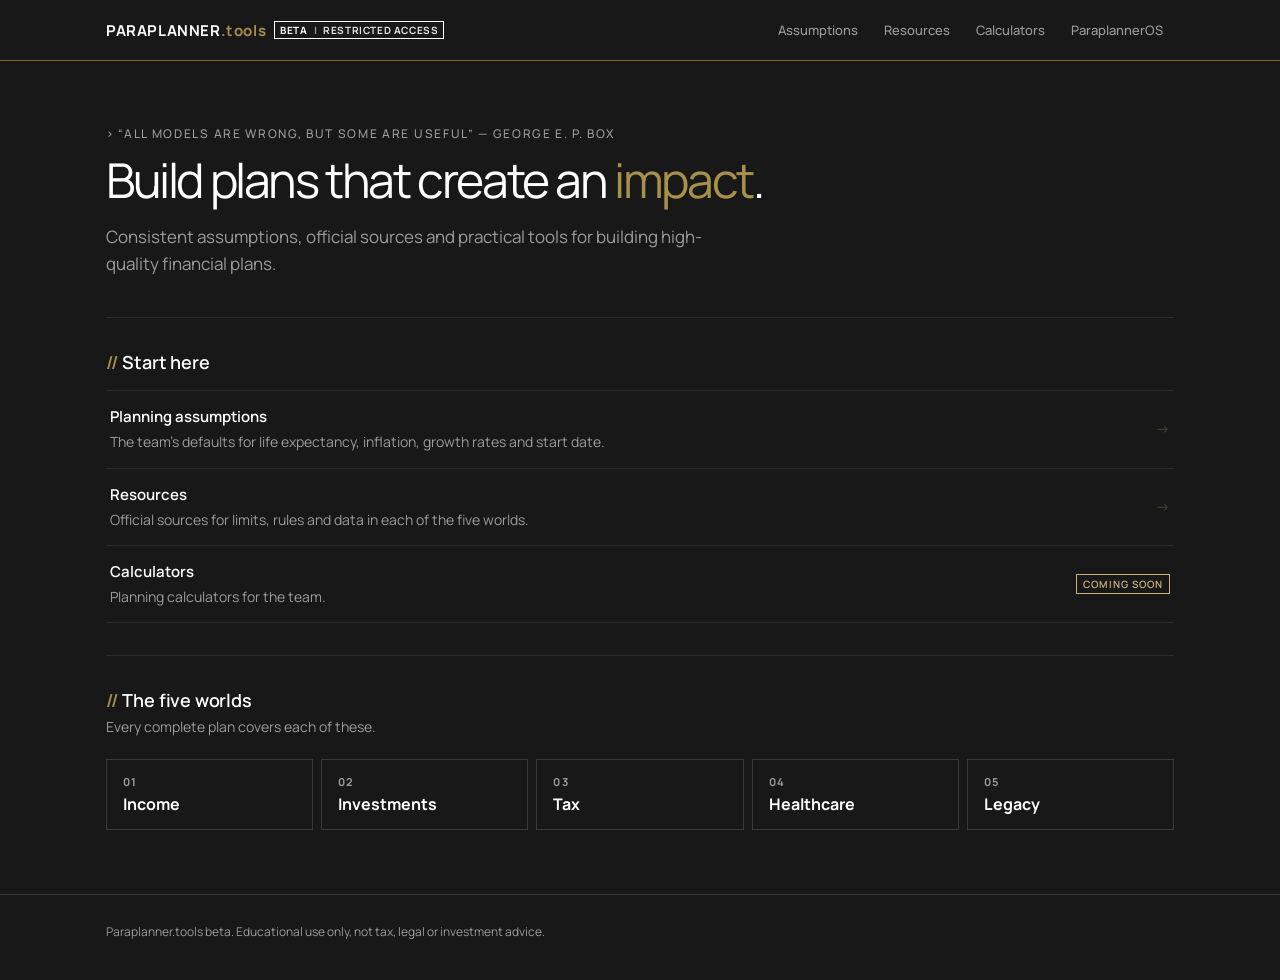
==== commit 90065fca: "Switch to gold-on-charcoal theme; rename color tokens to accent/highlight Co-Authored-By: Claude Opu" ====
--- a/index.html
+++ b/index.html
@@ -7,9 +7,9 @@
   <meta name="description" content="Assumptions, resources and tools for building high-quality financial plans.">
   <link rel="preconnect" href="https://fonts.googleapis.com">
   <link rel="preconnect" href="https://fonts.gstatic.com" crossorigin>
-  <link href="https://fonts.googleapis.com/css2?family=Inter:wght@400;500;600&family=JetBrains+Mono:wght@500;700&display=swap" rel="stylesheet">
+  <link href="https://fonts.googleapis.com/css2?family=Manrope:wght@400;500;600;700&display=swap" rel="stylesheet">
   <link rel="stylesheet" href="/assets/style.css">
-  <link rel="icon" href="data:image/svg+xml,<svg xmlns='http://www.w3.org/2000/svg' viewBox='0 0 32 32'><rect width='32' height='32' fill='%23000'/><text x='5' y='23' font-family='monospace' font-size='18' font-weight='700' fill='%2300d8ff'>P</text><rect x='19' y='18' width='6' height='6' fill='%23ff8a1f'/></svg>">
+  <link rel="icon" href="data:image/svg+xml,<svg xmlns='http://www.w3.org/2000/svg' viewBox='0 0 32 32'><rect width='32' height='32' fill='%23000'/><text x='5' y='23' font-family='monospace' font-size='18' font-weight='700' fill='%23a8904a'>P</text><rect x='19' y='18' width='6' height='6' fill='%23ffffff'/></svg>">
 </head>
 <body>
   <header class="top">
@@ -44,7 +44,7 @@
         </a>
         <a class="res-row" href="/calculators">
           <span class="res-text"><span class="res-name">Calculators</span><span class="res-desc">Planning calculators for the team.</span></span>
-          <span class="tag orange">coming soon</span>
+          <span class="tag soon">coming soon</span>
         </a>
       </div>
     </section>
--- a/assets/style.css
+++ b/assets/style.css
@@ -1,51 +1,51 @@
 :root {
-  --bg: #000;
-  --panel: #07070a;
-  --line: #1c1c24;
-  --line-hot: #1f3a44;
-  --text: #e6e6ee;
-  --muted: #8a8a9c;
-  --blue: #00d8ff;
-  --blue-soft: #8beaff;
-  --orange: #ff8a1f;
-  --orange-soft: #ffc27a;
-  --mono: "JetBrains Mono", ui-monospace, SFMono-Regular, Menlo, monospace;
-  --sans: "Inter", system-ui, -apple-system, Segoe UI, sans-serif;
+  --bg: #181818;
+  --panel: #1f1f1f;
+  --line: #2b2b2b;
+  --line-hot: #3a3a3a;
+  --text: #ffffff;
+  --muted: #9c9c9c;
+  --accent: #a8904a;
+  --accent-soft: #c9b47a;
+  --highlight: #e6e6e6;
+  --gold-deep: #7c6729;
+  --display: "Manrope", system-ui, sans-serif;
+  --sans: "Manrope", system-ui, sans-serif;
   color-scheme: dark;
 }
 
 * { box-sizing: border-box; }
 html, body { margin: 0; background: var(--bg); color: var(--text); }
 body { font: 15px/1.6 var(--sans); -webkit-font-smoothing: antialiased; }
-a { color: var(--blue); text-decoration: none; }
+a { color: var(--accent); text-decoration: none; }
 a:hover { text-decoration: underline; }
-::selection { background: var(--blue); color: #000; }
+::selection { background: var(--accent); color: #000; }
 
 .wrap { max-width: 1100px; margin: 0 auto; padding: 0 16px; }
 
 /* Header */
-.top { border-bottom: 1px solid var(--blue); box-shadow: 0 1px 12px rgba(0, 216, 255, .25); position: sticky; top: 0; background: var(--bg); z-index: 10; }
+.top { border-bottom: 1px solid var(--accent); box-shadow: 0 1px 12px rgba(168, 144, 74, .25); position: sticky; top: 0; background: var(--bg); z-index: 10; }
 .top .wrap { display: flex; align-items: center; justify-content: space-between; gap: 16px; height: 60px; }
-.brand { font: 700 15px var(--mono); color: var(--text); letter-spacing: .04em; white-space: nowrap; }
-.brand span { color: var(--blue); }
+.brand { font: 700 15px var(--display); color: var(--text); letter-spacing: .04em; white-space: nowrap; }
+.brand span { color: var(--accent); }
 .brand:hover { text-decoration: none; }
 .brand em i { font-style: normal; color: var(--muted); margin: 0 6px; }
-.brand em span { color: var(--orange); }
+.brand em span { color: var(--highlight); }
 .brand em { font-style: normal; color: var(--text); font-size: 10px; border: 1px solid var(--text); padding: 1px 5px; margin-left: 8px; vertical-align: 2px; }
 .nav { display: grid; grid-auto-flow: column; gap: 4px; }
 .nav a { text-align: center; }
-.nav a { font: 500 13px var(--mono); color: var(--muted); padding: 6px 10px; border: 1px solid transparent; }
+.nav a { font: 500 13px var(--display); color: var(--muted); padding: 6px 10px; border: 1px solid transparent; }
 .nav a:hover { color: var(--text); text-decoration: none; }
-.nav a[aria-current="page"] { color: var(--blue); border-color: var(--blue); box-shadow: 0 0 10px rgba(0, 216, 255, .35), inset 0 0 6px rgba(0, 216, 255, .15); }
+.nav a[aria-current="page"] { color: var(--accent); border-color: var(--accent); box-shadow: 0 0 10px rgba(168, 144, 74, .35), inset 0 0 6px rgba(168, 144, 74, .15); }
 
 /* Hero */
 .hero { padding: 64px 0 40px; }
-.kicker { font: 500 12px var(--mono); color: var(--orange); letter-spacing: .14em; text-transform: uppercase; }
-h1 { font: 700 clamp(30px, 5vw, 48px)/1.1 var(--mono); margin: 12px 0 16px; letter-spacing: -.02em; }
-h1 .glow { color: var(--blue); text-shadow: 0 0 18px rgba(0, 216, 255, .45); }
+.kicker { font: 500 12px var(--display); color: var(--highlight); letter-spacing: .14em; text-transform: uppercase; }
+h1 { font: 700 clamp(30px, 5vw, 48px)/1.1 var(--display); margin: 12px 0 16px; letter-spacing: -.02em; }
+h1 .glow { color: var(--accent); text-shadow: 0 0 18px rgba(168, 144, 74, .45); }
 .lede { color: var(--muted); max-width: 640px; font-size: 17px; margin: 0; }
-h2 { font: 700 18px var(--mono); margin: 0 0 4px; letter-spacing: .02em; }
-h2::before { content: "// "; color: var(--blue); text-shadow: 0 0 10px rgba(0, 216, 255, .5); }
+h2 { font: 700 18px var(--display); margin: 0 0 4px; letter-spacing: .02em; }
+h2::before { content: "// "; color: var(--accent); text-shadow: 0 0 10px rgba(168, 144, 74, .5); }
 h3 { font: 600 15px var(--sans); margin: 0 0 6px; }
 .sub { color: var(--muted); margin: 0 0 20px; font-size: 14px; }
 
@@ -56,47 +56,46 @@
 .grid > *, .worlds > * { flex: 0 0 calc((100% - (var(--cols) - 1) * var(--gap)) / var(--cols)); min-width: 0; }
 .grid { --cols: 3; }
 .card { background: var(--panel); border: 1px solid var(--line); padding: 18px; position: relative; }
-.card:hover { border-color: var(--blue); box-shadow: 0 0 14px rgba(0, 216, 255, .18); }
+.card:hover { border-color: var(--accent); box-shadow: 0 0 14px rgba(168, 144, 74, .18); }
 a.card { color: var(--text); transition: transform .15s ease, border-color .15s ease, box-shadow .15s ease; }
 a.card h3 { transition: color .15s ease; }
-a.card:hover, a.card:focus-visible { text-decoration: none; transform: translateY(-2px); border-color: var(--blue); box-shadow: 0 0 18px rgba(0, 216, 255, .28); outline: none; }
-a.card:hover h3, a.card:focus-visible h3 { color: var(--blue); }
+a.card:hover, a.card:focus-visible { text-decoration: none; transform: translateY(-2px); border-color: var(--accent); box-shadow: 0 0 18px rgba(168, 144, 74, .28); outline: none; }
+a.card:hover h3, a.card:focus-visible h3 { color: var(--accent); }
 @media (prefers-reduced-motion: reduce) { a.card, .res-row .go { transition: none; } a.card:hover, a.card:focus-visible, a.res-row:hover .go { transform: none; } }
 .card p { margin: 0; color: var(--muted); font-size: 14px; }
 
 .btn {
-  font: 500 12px var(--mono); background: transparent; color: var(--muted);
+  font: 500 12px var(--display); background: transparent; color: var(--muted);
   border: 1px solid var(--line-hot); padding: 6px 12px; cursor: pointer;
 }
 .btn:hover { color: var(--text); border-color: var(--muted); }
-.btn.primary { color: #000; background: var(--blue); border-color: var(--blue); font-weight: 700; }
-.btn.primary:hover { background: var(--blue-soft); border-color: var(--blue-soft); }
+.btn.primary { color: #000; background: var(--accent); border-color: var(--accent); font-weight: 700; }
+.btn.primary:hover { background: var(--accent-soft); border-color: var(--accent-soft); }
 
 /* Forms */
 .fields { display: grid; grid-template-columns: repeat(auto-fit, minmax(150px, 1fr)); gap: 12px; margin: 14px 0; }
-label { display: block; font: 500 11px var(--mono); color: var(--muted); text-transform: uppercase; letter-spacing: .08em; }
+label { display: block; font: 500 11px var(--display); color: var(--muted); text-transform: uppercase; letter-spacing: .08em; }
 input, select {
   width: 100%; margin-top: 6px; background: #000; color: var(--text);
-  border: 1px solid var(--line-hot); padding: 9px 10px; font: 14px var(--mono);
+  border: 1px solid var(--line-hot); padding: 9px 10px; font: 14px var(--display);
 }
-input:focus, select:focus { outline: none; border-color: var(--blue); box-shadow: 0 0 0 1px var(--blue); }
+input:focus, select:focus { outline: none; border-color: var(--accent); box-shadow: 0 0 0 1px var(--accent); }
 
-.disclaimer { font-size: 12px; color: var(--muted); border-left: 2px solid var(--blue); padding: 6px 12px; margin: 16px 0 0; }
+.disclaimer { font-size: 12px; color: var(--muted); border-left: 2px solid var(--accent); padding: 6px 12px; margin: 16px 0 0; }
 
-footer { border-top: 1px solid var(--line-hot); padding: 28px 0 40px; margin-top: 32px; color: var(--muted); font: 12px var(--mono); }
+footer { border-top: 1px solid var(--line-hot); padding: 28px 0 40px; margin-top: 32px; color: var(--muted); font: 12px var(--display); }
 
 
 /* Tags */
-.card .meta { display: flex; gap: 10px; align-items: center; margin-bottom: 10px; font: 500 11px var(--mono); color: var(--muted); }
-.tag { font: 600 10px var(--mono); text-transform: uppercase; letter-spacing: .1em; padding: 2px 6px; border: 1px solid currentColor; color: var(--blue); }
-.tag.orange { color: var(--orange); }
+.card .meta { display: flex; gap: 10px; align-items: center; margin-bottom: 10px; font: 500 11px var(--display); color: var(--muted); }
+.tag { font: 600 10px var(--display); text-transform: uppercase; letter-spacing: .1em; padding: 2px 6px; border: 1px solid currentColor; color: var(--accent); }
 
 /* Five worlds */
 .worlds { --cols: 5; --gap: 8px; }
-.worlds a { position: relative; display: flex; flex-direction: column; gap: 4px; border: 1px solid var(--line-hot); padding: 14px 16px; font: 700 16px var(--mono); color: var(--text); transition: transform .15s ease, border-color .15s ease, box-shadow .15s ease, color .15s ease; }
+.worlds a { position: relative; display: flex; flex-direction: column; gap: 4px; border: 1px solid var(--line-hot); padding: 14px 16px; font: 700 16px var(--display); color: var(--text); transition: transform .15s ease, border-color .15s ease, box-shadow .15s ease, color .15s ease; }
 .worlds a b { font-size: 11px; color: var(--muted); letter-spacing: .1em; }
-.worlds a::after { content: "→"; position: absolute; right: 14px; bottom: 14px; color: var(--blue); opacity: 0; transform: translateX(-4px); transition: opacity .15s ease, transform .15s ease; }
-.worlds a:hover, .worlds a:focus-visible { transform: translateY(-2px); border-color: var(--blue); color: var(--blue); box-shadow: 0 0 18px rgba(0, 216, 255, .28); text-decoration: none; outline: none; }
+.worlds a::after { content: "→"; position: absolute; right: 14px; bottom: 14px; color: var(--accent); opacity: 0; transform: translateX(-4px); transition: opacity .15s ease, transform .15s ease; }
+.worlds a:hover, .worlds a:focus-visible { transform: translateY(-2px); border-color: var(--accent); color: var(--accent); box-shadow: 0 0 18px rgba(168, 144, 74, .28); text-decoration: none; outline: none; }
 .worlds a:hover::after, .worlds a:focus-visible::after { opacity: 1; transform: none; }
 @media (prefers-reduced-motion: reduce) { .worlds a, .worlds a::after { transition: none; } .worlds a:hover, .worlds a:focus-visible { transform: none; } }
 
@@ -131,21 +130,21 @@
 }
 
 /* Calmer layouts: tabs, compact lists, grouped assumptions */
-.tabs a[aria-selected="true"] { border-color: var(--blue); color: var(--blue); box-shadow: 0 0 14px rgba(0, 216, 255, .22), inset 0 0 8px rgba(0, 216, 255, .12); }
+.tabs a[aria-selected="true"] { border-color: var(--accent); color: var(--accent); box-shadow: 0 0 14px rgba(168, 144, 74, .22), inset 0 0 8px rgba(168, 144, 74, .12); }
 .res-list { border-top: 1px solid var(--line); }
 .res-row { display: flex; align-items: center; justify-content: space-between; gap: 16px; padding: 14px 4px; border-bottom: 1px solid var(--line); color: var(--text); transition: background .15s ease; }
-a.res-row:hover, a.res-row:focus-visible { background: rgba(0, 216, 255, .05); text-decoration: none; outline: none; }
-a.res-row:hover .res-name, a.res-row:focus-visible .res-name { color: var(--blue); }
+a.res-row:hover, a.res-row:focus-visible { background: rgba(168, 144, 74, .05); text-decoration: none; outline: none; }
+a.res-row:hover .res-name, a.res-row:focus-visible .res-name { color: var(--accent); }
 .res-text { display: flex; flex-direction: column; gap: 2px; min-width: 0; }
 .res-name { font-weight: 600; transition: color .15s ease; }
 .res-desc { color: var(--muted); font-size: 14px; }
 .res-row .tag { flex: none; }
-.res-row .go { flex: none; color: var(--blue); opacity: .35; transition: opacity .15s ease, transform .15s ease; }
+.res-row .go { flex: none; color: var(--accent); opacity: .35; transition: opacity .15s ease, transform .15s ease; }
 a.res-row:hover .go, a.res-row:focus-visible .go { opacity: 1; transform: translateX(3px); }
 section > h2 + .res-list { margin-top: 16px; }
 .res-row.soon .res-name { color: var(--muted); }
 .assume-set + .assume-set { margin-top: 22px; }
-.set-label { font: 500 11px var(--mono); color: var(--text); text-transform: uppercase; letter-spacing: .14em; margin-bottom: 10px; }
+.set-label { font: 500 11px var(--display); color: var(--text); text-transform: uppercase; letter-spacing: .14em; margin-bottom: 10px; }
 @media (max-width: 560px) {
   .res-row:has(.tag) { flex-direction: column; align-items: flex-start; gap: 8px; }
 }
@@ -155,9 +154,9 @@
 .section-head .sub { margin-bottom: 0; }
 .copy-wrap { display: flex; align-items: center; gap: 10px; }
 #copy-status:empty { display: none; }
-#copy-status { font: 12px var(--mono); color: var(--blue-soft); }
+#copy-status { font: 12px var(--display); color: var(--accent-soft); }
 .assume-row { display: flex; align-items: center; justify-content: space-between; gap: 16px; padding: 14px 4px; border-bottom: 1px solid var(--line); }
-.assume-num { flex: none; font: 700 28px/1 var(--mono); color: var(--blue); text-shadow: 0 0 14px rgba(0, 216, 255, .35); }
+.assume-num { flex: none; font: 700 28px/1 var(--display); color: var(--accent); text-shadow: 0 0 14px rgba(168, 144, 74, .35); }
 .assume-num span { font-size: 15px; color: var(--muted); margin-left: 2px; text-shadow: none; }
 .assume-num.date { font-size: 20px; }
 
@@ -165,10 +164,20 @@
 .search-box { width: 280px; max-width: 100%; margin-top: 0; }
 .tabs { margin-bottom: 26px; }
 .set-label span { color: var(--muted); text-transform: none; letter-spacing: 0; font: 13px var(--sans); margin-left: 8px; }
-.res-src { flex: none; max-width: 40%; text-align: right; font: 700 15px var(--mono); color: var(--blue); text-shadow: 0 0 12px rgba(0, 216, 255, .3); }
+.res-src { flex: none; max-width: 40%; text-align: right; font: 700 15px var(--display); color: var(--accent); text-shadow: 0 0 12px rgba(168, 144, 74, .3); }
 .res-src span { color: var(--muted); text-shadow: none; transition: color .15s ease; }
-a.res-row:hover .res-src span, a.res-row:focus-visible .res-src span { color: var(--blue); }
+a.res-row:hover .res-src span, a.res-row:focus-visible .res-src span { color: var(--accent); }
 @media (max-width: 720px) {
   .search-box { width: 100%; }
   .section-head > div { width: 100%; }
 }
+
+/* Theme refinements: quieter glows, lighter headline weight, tighter tracking */
+h1 { font-weight: 400; letter-spacing: -.05em; }
+h1 .glow, .assume-num, .res-src, h2::before { text-shadow: none; }
+h2 { font-weight: 600; letter-spacing: -.01em; }
+.top { box-shadow: none; border-bottom-color: var(--gold-deep); }
+.nav a[aria-current="page"] { box-shadow: none; }
+.btn.primary { color: #181818; }
+.kicker { color: var(--muted); }
+.tag.soon { color: var(--accent-soft); }
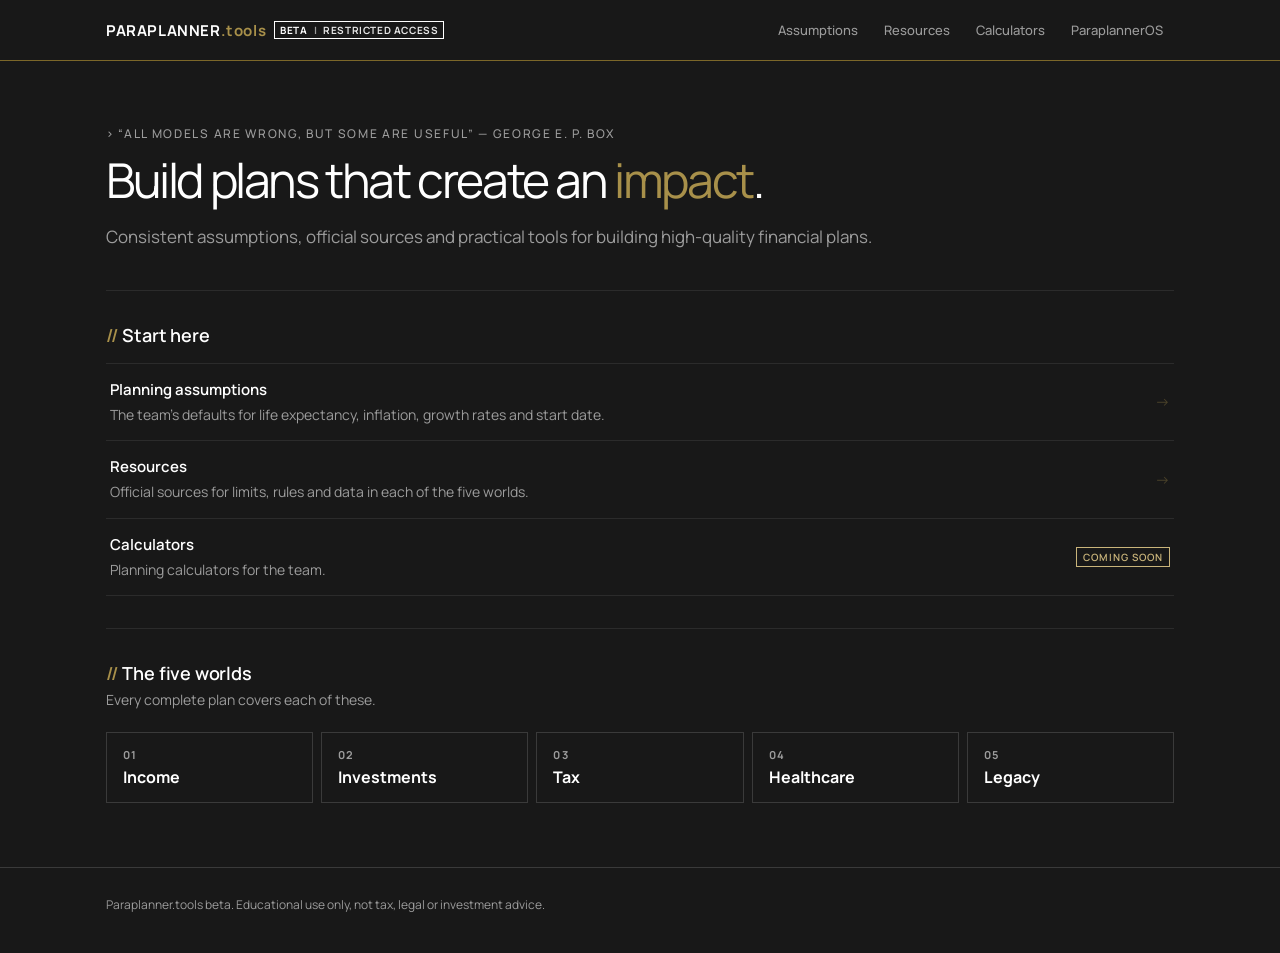
==== commit 326dc442: "Home intro: full width when it fits, balanced wrapping when it doesn't Co-Authored-By: Claude Opus 5" ====
--- a/index.html
+++ b/index.html
@@ -9,13 +9,14 @@
   <link rel="preconnect" href="https://fonts.gstatic.com" crossorigin>
   <link href="https://fonts.googleapis.com/css2?family=Manrope:wght@400;500;600;700&display=swap" rel="stylesheet">
   <link rel="stylesheet" href="/assets/style.css">
-  <link rel="icon" href="data:image/svg+xml,<svg xmlns='http://www.w3.org/2000/svg' viewBox='0 0 32 32'><rect width='32' height='32' fill='%23000'/><text x='5' y='23' font-family='monospace' font-size='18' font-weight='700' fill='%23a8904a'>P</text><rect x='19' y='18' width='6' height='6' fill='%23ffffff'/></svg>">
+  <link rel="icon" href="/favicon.svg" type="image/svg+xml">
 </head>
 <body>
   <header class="top">
     <div class="wrap">
       <a class="brand" href="/">PARAPLANNER<span>.tools</span><em>BETA<i>|</i><span>RESTRICTED ACCESS</span></em></a>
-      <nav class="nav">
+      <button class="menu-btn" type="button" aria-label="Open menu" aria-expanded="false" aria-controls="site-nav"><span></span><span></span><span></span></button>
+      <nav class="nav" id="site-nav">
         <a href="/assumptions">Assumptions</a>
         <a href="/resources">Resources</a>
         <a href="/calculators">Calculators</a>
@@ -28,7 +29,7 @@
     <div class="hero">
       <div class="kicker">&gt; &ldquo;All models are wrong, but some are useful&rdquo; &mdash; George E. P. Box</div>
       <h1>Build plans that create an <span class="glow">impact</span>.</h1>
-      <p class="lede">Consistent assumptions, official sources and practical tools for building high-quality financial plans.</p>
+      <p class="lede wide">Consistent assumptions, official sources and practical tools for building high-quality financial plans.</p>
     </div>
 
     <section>
@@ -65,5 +66,6 @@
   <footer>
     <div class="wrap">Paraplanner.tools beta. Educational use only, not tax, legal or investment advice.</div>
   </footer>
+  <script src="/assets/nav.js"></script>
 </body>
 </html>
--- a/assets/style.css
+++ b/assets/style.css
@@ -43,7 +43,8 @@
 .kicker { font: 500 12px var(--display); color: var(--highlight); letter-spacing: .14em; text-transform: uppercase; }
 h1 { font: 700 clamp(30px, 5vw, 48px)/1.1 var(--display); margin: 12px 0 16px; letter-spacing: -.02em; }
 h1 .glow { color: var(--accent); text-shadow: 0 0 18px rgba(168, 144, 74, .45); }
-.lede { color: var(--muted); max-width: 640px; font-size: 17px; margin: 0; }
+.lede { color: var(--muted); max-width: 640px; font-size: 17px; margin: 0; text-wrap: balance; }
+.lede.wide { max-width: none; }
 h2 { font: 700 18px var(--display); margin: 0 0 4px; letter-spacing: .02em; }
 h2::before { content: "// "; color: var(--accent); text-shadow: 0 0 10px rgba(168, 144, 74, .5); }
 h3 { font: 600 15px var(--sans); margin: 0 0 6px; }
@@ -117,16 +118,14 @@
   .worlds { --cols: 3; }
 }
 @media (max-width: 720px) {
-  .top .wrap { height: auto; padding-top: 12px; padding-bottom: 12px; flex-direction: column; align-items: stretch; gap: 10px; }
-  .brand { text-align: center; }
-  .nav { grid-auto-flow: row; grid-template-columns: 1fr 1fr; }
-  .nav a { padding: 6px 8px; }
   .hero { padding: 40px 0 28px; }
+  .worlds, .worlds.tabs { --cols: 1; --gap: 6px; }
+  .worlds a { flex-direction: row; align-items: baseline; gap: 14px; padding: 13px 16px; font-size: 15px; }
+  .worlds a::after { top: 50%; bottom: auto; transform: translate(-4px, -50%); }
+  .worlds a:hover::after, .worlds a:focus-visible::after { transform: translate(0, -50%); }
 }
 @media (max-width: 560px) {
-  .grid, .worlds { --cols: 1; }
-  .worlds.tabs { --cols: 2; }
-  .worlds.tabs a { padding: 10px 12px; font-size: 14px; }
+  .grid { --cols: 1; }
 }
 
 /* Calmer layouts: tabs, compact lists, grouped assumptions */
@@ -181,3 +180,46 @@
 .btn.primary { color: #181818; }
 .kicker { color: var(--muted); }
 .tag.soon { color: var(--accent-soft); }
+
+/* Mobile menu: hamburger that turns into an X, full-screen navigation */
+.menu-btn { display: none; flex: none; position: relative; z-index: 12; width: 40px; height: 40px; margin-right: -8px; padding: 0; background: none; border: 0; cursor: pointer; color: var(--text); }
+.menu-btn span { position: absolute; left: 10px; width: 20px; height: 1.5px; background: currentColor; transition: transform .3s cubic-bezier(.7, 0, .3, 1), opacity .2s ease, top .3s cubic-bezier(.7, 0, .3, 1); }
+.menu-btn span:nth-child(1) { top: 13px; }
+.menu-btn span:nth-child(2) { top: 19.25px; }
+.menu-btn span:nth-child(3) { top: 25.5px; }
+.menu-open .menu-btn span:nth-child(1) { top: 19.25px; transform: rotate(45deg); }
+.menu-open .menu-btn span:nth-child(2) { opacity: 0; transform: scaleX(0); }
+.menu-open .menu-btn span:nth-child(3) { top: 19.25px; transform: rotate(-45deg); }
+.menu-btn:focus-visible { outline: 1px solid var(--accent); outline-offset: 2px; }
+
+@media (max-width: 720px) {
+  .menu-btn { display: block; }
+  .top .wrap { gap: 8px; }
+  .brand { font-size: 13px; letter-spacing: .02em; }
+  .brand em { font-size: 8.5px; letter-spacing: .02em; padding: 1px 4px; margin-left: 6px; }
+  .brand em i { margin: 0 4px; }
+  .nav {
+    position: fixed; inset: 0; z-index: 11; background: var(--bg);
+    display: flex; flex-direction: column; justify-content: center; gap: 4px; padding: 80px 24px 40px;
+    opacity: 0; visibility: hidden; transition: opacity .3s ease, visibility 0s linear .3s;
+  }
+  .menu-open .nav { opacity: 1; visibility: visible; transition: opacity .3s ease; }
+  .menu-open, .menu-open body { overflow: hidden; }
+  .nav a {
+    font: 400 34px/1.15 var(--display); letter-spacing: -.04em; color: var(--text); text-align: left;
+    padding: 14px 0; border: 0; border-bottom: 1px solid var(--line);
+    opacity: 0; transform: translateY(14px); transition: opacity .35s ease, transform .35s ease, color .15s ease;
+  }
+  .nav a:hover { color: var(--accent); }
+  .nav a[aria-current="page"] { color: var(--accent); border-color: var(--line); box-shadow: none; }
+  .menu-open .nav a { opacity: 1; transform: none; }
+  .menu-open .nav a:nth-child(1) { transition-delay: .08s; }
+  .menu-open .nav a:nth-child(2) { transition-delay: .14s; }
+  .menu-open .nav a:nth-child(3) { transition-delay: .2s; }
+  .menu-open .nav a:nth-child(4) { transition-delay: .26s; }
+  .top { z-index: 12; }
+  .top .brand { position: relative; z-index: 12; }
+}
+@media (prefers-reduced-motion: reduce) {
+  .menu-btn span, .nav, .nav a { transition: none !important; }
+}
